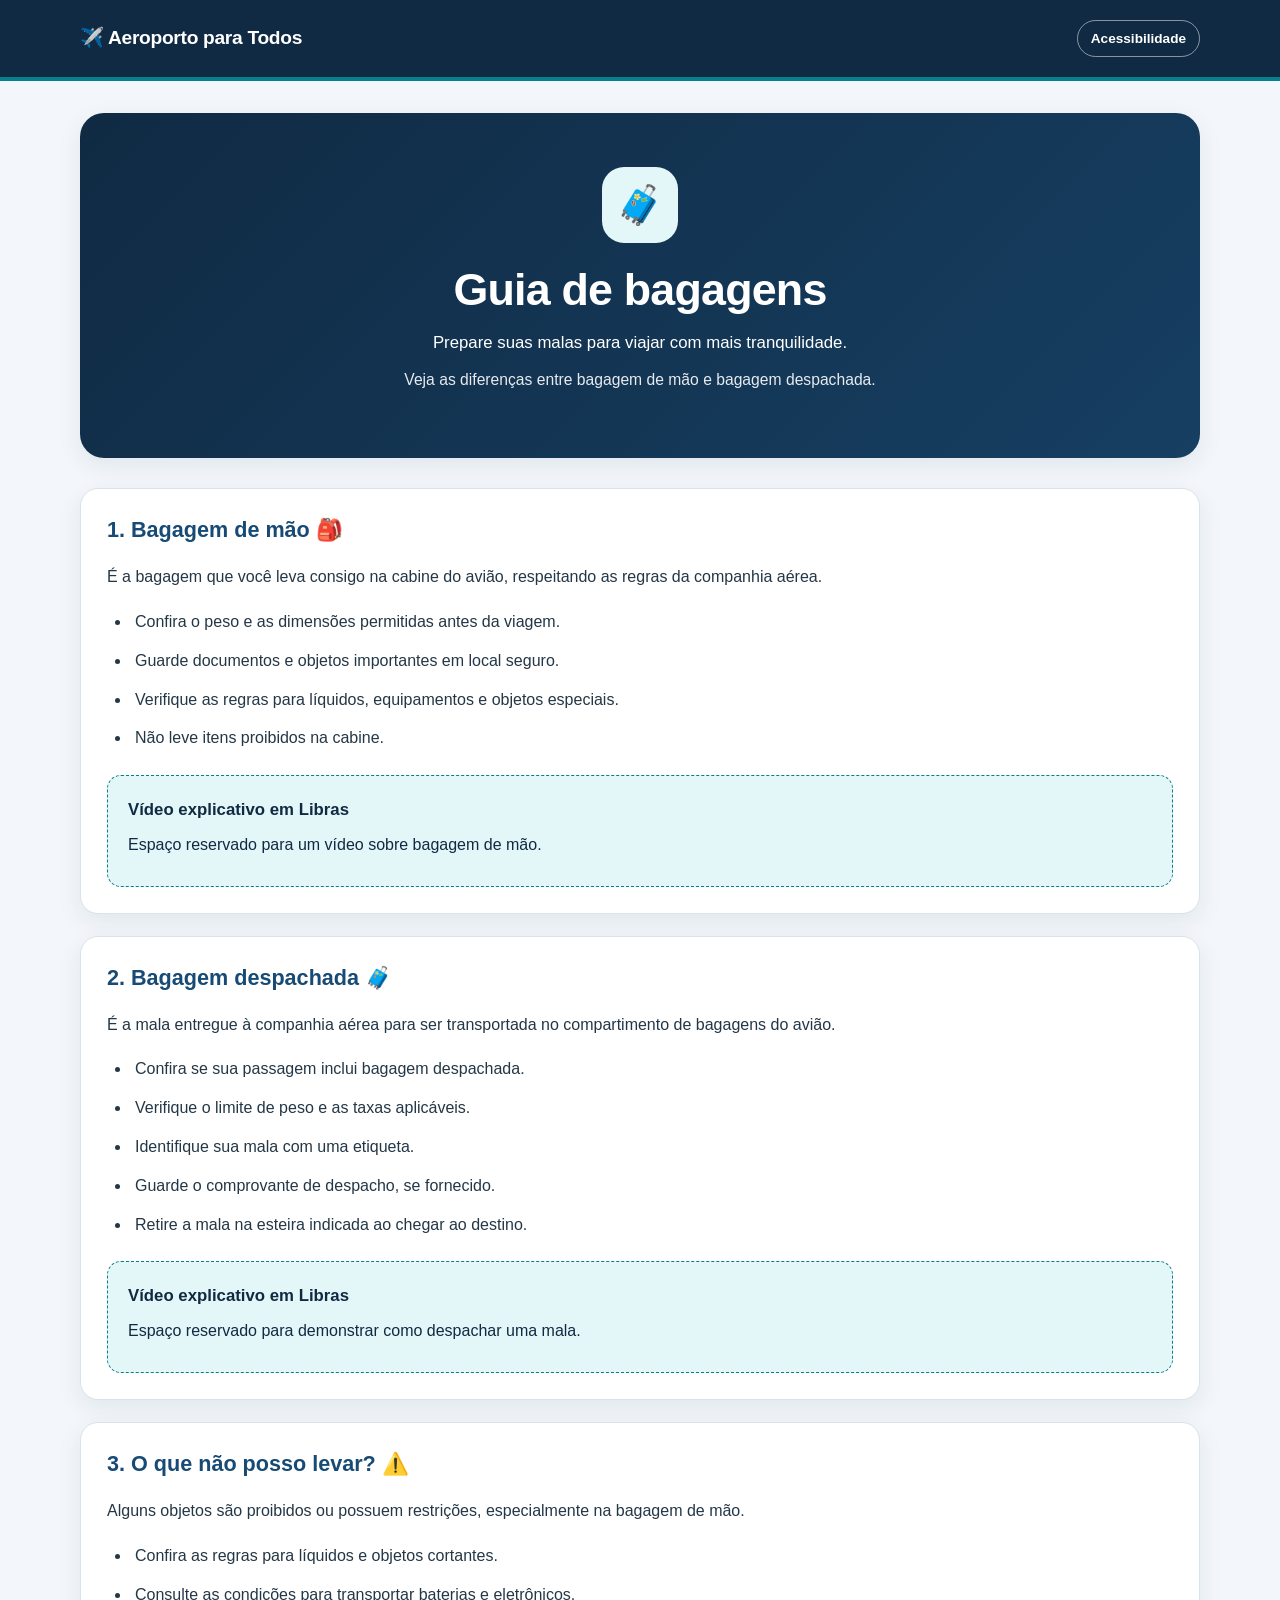
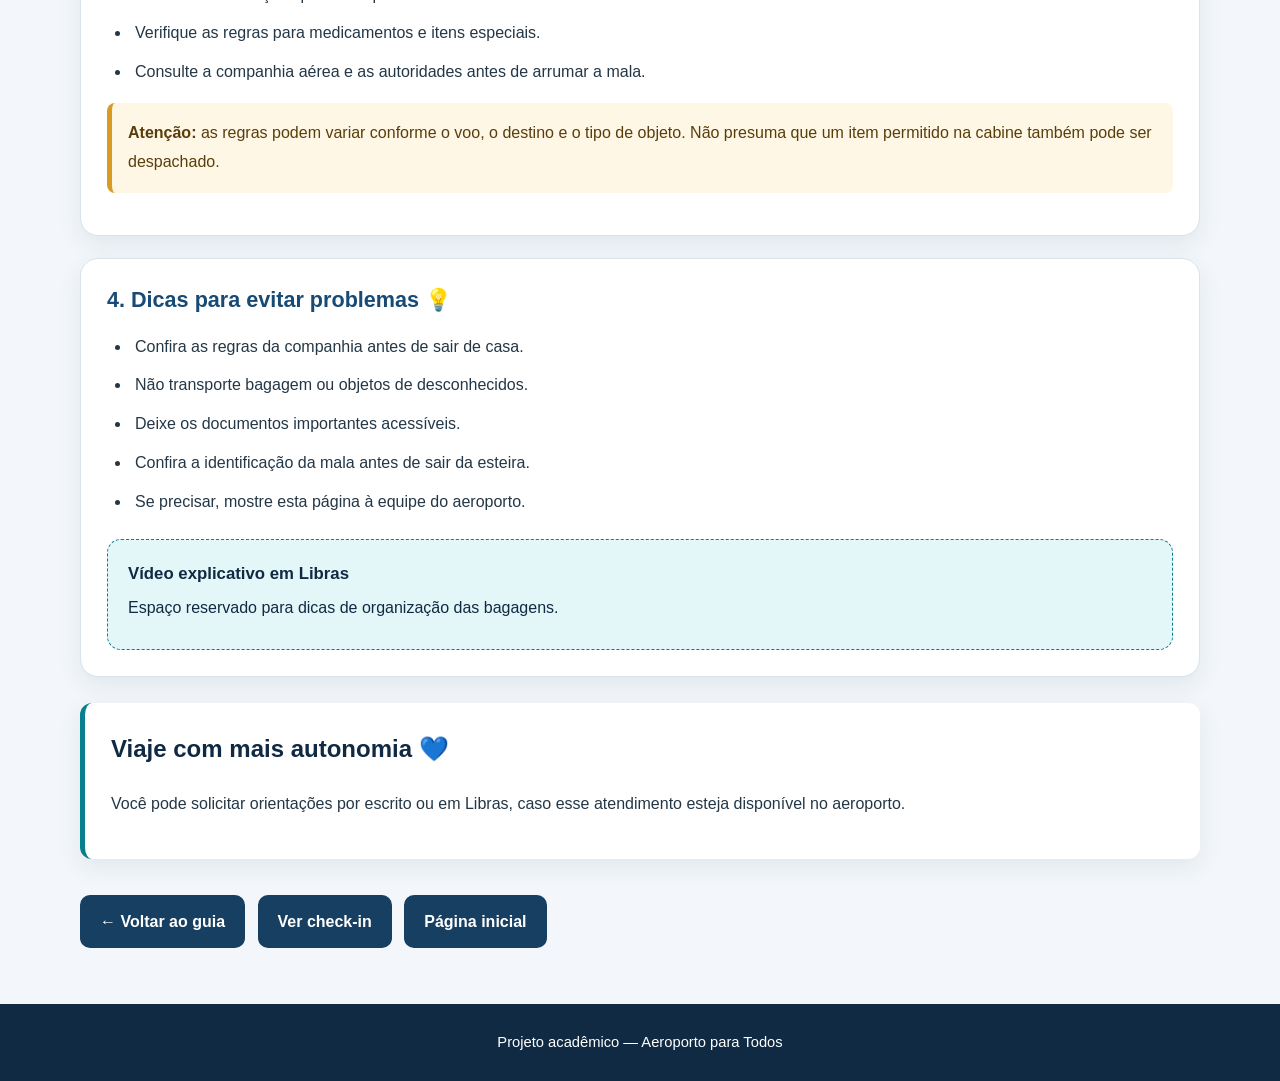
==== bagagens.html @ 8844e82d "Add files via upload" ====
<!DOCTYPE html>
<html lang="pt-BR">
<head>
  <meta charset="UTF-8">
  <meta name="viewport" content="width=device-width, initial-scale=1.0">
  <title>Bagagens | Aeroporto para Todos</title>
  <link rel="stylesheet" href="estilo.css">

  <style>
    .etapa {
      background: #ffffff;
      padding: 20px;
      margin: 18px 0;
      border-radius: 14px;
      border: 1px solid #dce3eb;
    }

    .etapa h2 {
      color: #174b75;
    }

    .video-libras {
      background: #eef5fb;
      padding: 16px;
      border-radius: 10px;
      margin-top: 14px;
    }

    .voltar {
      display: inline-block;
      margin: 12px 8px 8px 0;
      padding: 12px 18px;
      background: #174b75;
      color: white;
      text-decoration: none;
      border-radius: 8px;
    }

    .etapa li {
      margin-bottom: 10px;
    }

    .aviso {
      padding: 14px;
      border-left: 5px solid #e0a126;
      background: #fff7e6;
      border-radius: 6px;
    }
  </style>
</head>

<body>
  <header class="topo">
    <div class="marca">✈️ Aeroporto para Todos</div>
    <span class="selo">Acessibilidade</span>
  </header>

  <main class="container">
    <section class="hero">
      <div class="icone">🧳</div>
      <h1>Guia de bagagens</h1>
      <p>Prepare suas malas para viajar com mais tranquilidade.</p>
      <p class="subtitulo">
        Veja as diferenças entre bagagem de mão e bagagem despachada.
      </p>
    </section>

    <section class="etapa">
      <h2>1. Bagagem de mão 🎒</h2>
      <p>
        É a bagagem que você leva consigo na cabine do avião,
        respeitando as regras da companhia aérea.
      </p>
      <ul>
        <li>Confira o peso e as dimensões permitidas antes da viagem.</li>
        <li>Guarde documentos e objetos importantes em local seguro.</li>
        <li>Verifique as regras para líquidos, equipamentos e objetos especiais.</li>
        <li>Não leve itens proibidos na cabine.</li>
      </ul>
      <div class="video-libras">
        <strong>Vídeo explicativo em Libras</strong>
        <p>Espaço reservado para um vídeo sobre bagagem de mão.</p>
      </div>
    </section>

    <section class="etapa">
      <h2>2. Bagagem despachada 🧳</h2>
      <p>
        É a mala entregue à companhia aérea para ser transportada
        no compartimento de bagagens do avião.
      </p>
      <ul>
        <li>Confira se sua passagem inclui bagagem despachada.</li>
        <li>Verifique o limite de peso e as taxas aplicáveis.</li>
        <li>Identifique sua mala com uma etiqueta.</li>
        <li>Guarde o comprovante de despacho, se fornecido.</li>
        <li>Retire a mala na esteira indicada ao chegar ao destino.</li>
      </ul>
      <div class="video-libras">
        <strong>Vídeo explicativo em Libras</strong>
        <p>Espaço reservado para demonstrar como despachar uma mala.</p>
      </div>
    </section>

    <section class="etapa">
      <h2>3. O que não posso levar? ⚠️</h2>
      <p>
        Alguns objetos são proibidos ou possuem restrições,
        especialmente na bagagem de mão.
      </p>
      <ul>
        <li>Confira as regras para líquidos e objetos cortantes.</li>
        <li>Consulte as condições para transportar baterias e eletrônicos.</li>
        <li>Verifique as regras para medicamentos e itens especiais.</li>
        <li>Consulte a companhia aérea e as autoridades antes de arrumar a mala.</li>
      </ul>
      <p class="aviso">
        <strong>Atenção:</strong> as regras podem variar conforme o voo,
        o destino e o tipo de objeto. Não presuma que um item permitido
        na cabine também pode ser despachado.
      </p>
    </section>

    <section class="etapa">
      <h2>4. Dicas para evitar problemas 💡</h2>
      <ul>
        <li>Confira as regras da companhia antes de sair de casa.</li>
        <li>Não transporte bagagem ou objetos de desconhecidos.</li>
        <li>Deixe os documentos importantes acessíveis.</li>
        <li>Confira a identificação da mala antes de sair da esteira.</li>
        <li>Se precisar, mostre esta página à equipe do aeroporto.</li>
      </ul>
      <div class="video-libras">
        <strong>Vídeo explicativo em Libras</strong>
        <p>Espaço reservado para dicas de organização das bagagens.</p>
      </div>
    </section>

    <section class="info">
      <h2>Viaje com mais autonomia 💙</h2>
      <p>
        Você pode solicitar orientações por escrito ou em Libras,
        caso esse atendimento esteja disponível no aeroporto.
      </p>
    </section>

    <a class="voltar" href="guia.html">← Voltar ao guia</a>
    <a class="voltar" href="checkin.html">Ver check-in</a>
    <a class="voltar" href="index.html">Página inicial</a>
  </main>

  <footer>
    Projeto acadêmico — Aeroporto para Todos
  </footer>
</body>
</html>
---- estilo.css ----
/* =========================================
   AEROPORTO PARA TODOS
   Identidade visual e acessibilidade
   ========================================= */

:root {
  --azul-marinho: #102a43;
  --azul-profundo: #163f62;
  --azul-turquesa: #087f8c;
  --turquesa-claro: #e4f7f8;
  --branco: #ffffff;
  --fundo: #f3f7fb;
  --texto: #243746;
  --texto-suave: #526779;
  --borda: #d8e3ec;
  --alerta-fundo: #fff7e6;
  --alerta-borda: #d99a21;
  --sombra: 0 8px 24px rgba(16, 42, 67, 0.08);
  --raio: 18px;
}

/* Base */

* {
  box-sizing: border-box;
}

html {
  scroll-behavior: smooth;
}

body {
  margin: 0;
  font-family: Arial, Helvetica, sans-serif;
  font-size: 16px;
  line-height: 1.7;
  color: var(--texto);
  background: var(--fundo);
}

img,
video {
  max-width: 100%;
}

a {
  color: var(--azul-turquesa);
}

a:hover {
  text-decoration-thickness: 2px;
}

button,
a {
  -webkit-tap-highlight-color: transparent;
}

button,
input,
select,
textarea {
  font: inherit;
}

/* Foco visível para navegação por teclado */

a:focus-visible,
button:focus-visible,
input:focus-visible,
select:focus-visible,
textarea:focus-visible {
  outline: 3px solid #00a6b2;
  outline-offset: 4px;
}

/* Cabeçalho */

.topo {
  display: flex;
  align-items: center;
  justify-content: space-between;
  flex-wrap: wrap;
  gap: 16px;
  padding: 20px max(5%, calc((100% - 1120px) / 2));
  color: var(--branco);
  background: var(--azul-marinho);
  border-bottom: 4px solid var(--azul-turquesa);
}

.marca {
  font-size: 1.2rem;
  font-weight: 800;
  letter-spacing: -0.3px;
}

.selo {
  display: inline-block;
  padding: 6px 13px;
  border: 1px solid rgba(255, 255, 255, 0.5);
  border-radius: 999px;
  font-size: 0.85rem;
  font-weight: 700;
}

/* Área principal */

.container {
  width: min(1120px, 92%);
  margin: 0 auto;
  padding: 32px 0 48px;
}

/* Apresentação das páginas */

.hero {
  padding: clamp(26px, 5vw, 54px);
  margin-bottom: 30px;
  text-align: center;
  color: var(--branco);
  background: linear-gradient(
    135deg,
    var(--azul-marinho),
    var(--azul-profundo)
  );
  border-radius: 24px;
  box-shadow: var(--sombra);
}

.icone {
  display: inline-flex;
  align-items: center;
  justify-content: center;
  width: 76px;
  height: 76px;
  margin-bottom: 12px;
  border-radius: 22px;
  background: var(--turquesa-claro);
  font-size: 2.4rem;
}

.hero h1 {
  margin: 8px 0 12px;
  font-size: clamp(1.8rem, 4vw, 2.8rem);
  line-height: 1.2;
  letter-spacing: -0.8px;
}

.hero p {
  max-width: 720px;
  margin: 10px auto;
  font-size: 1.05rem;
}

.hero .subtitulo {
  opacity: 0.9;
  font-size: 0.98rem;
}

/* Cartões da página inicial */

.botoes {
  display: grid;
  grid-template-columns: repeat(2, minmax(0, 1fr));
  gap: 20px;
  margin: 28px 0;
}

.card {
  display: flex;
  align-items: center;
  gap: 18px;
  min-height: 140px;
  padding: 24px;
  color: var(--azul-marinho);
  text-align: left;
  text-decoration: none;
  background: var(--branco);
  border: 1px solid var(--borda);
  border-radius: var(--raio);
  box-shadow: var(--sombra);
  transition: transform 160ms ease, box-shadow 160ms ease,
    border-color 160ms ease;
}

.card:hover {
  transform: translateY(-3px);
  border-color: var(--azul-turquesa);
  box-shadow: 0 12px 28px rgba(16, 42, 67, 0.13);
}

.card:active {
  transform: translateY(0);
}

.card .emoji {
  display: flex;
  flex-shrink: 0;
  align-items: center;
  justify-content: center;
  width: 64px;
  height: 64px;
  border-radius: 18px;
  background: var(--turquesa-claro);
  font-size: 2rem;
}

.card strong,
.card small {
  display: block;
}

.card strong {
  margin-bottom: 5px;
  font-size: 1.15rem;
  line-height: 1.35;
}

.card small {
  color: var(--texto-suave);
  font-size: 0.94rem;
  line-height: 1.5;
}

.card.destaque {
  border-top: 4px solid var(--azul-turquesa);
}

/* Seções de conteúdo das páginas internas */

.container .etapa {
  padding: 26px;
  margin: 22px 0;
  background: var(--branco);
  border: 1px solid var(--borda);
  border-radius: var(--raio);
  box-shadow: var(--sombra);
}

.etapa h2 {
  margin-top: 0;
  color: var(--azul-marinho);
  font-size: 1.35rem;
  line-height: 1.4;
}

.etapa p,
.etapa li {
  line-height: 1.8;
}

.etapa li {
  padding-left: 4px;
  margin-bottom: 8px;
}

.etapa ul {
  padding-left: 24px;
}

.container .video-libras {
  margin-top: 22px;
  padding: 20px;
  color: var(--azul-marinho);
  background: var(--turquesa-claro);
  border: 1px dashed var(--azul-turquesa);
  border-radius: 14px;
}

.video-libras strong {
  display: block;
  margin-bottom: 6px;
  font-size: 1.05rem;
}

.video-libras p {
  margin: 6px 0;
}

/* Blocos informativos */

.container .info {
  padding: 26px;
  margin: 26px 0;
  background: var(--branco);
  border-left: 5px solid var(--azul-turquesa);
  border-radius: 12px;
  box-shadow: var(--sombra);
}

.info h2 {
  margin-top: 0;
  color: var(--azul-marinho);
}

.container .aviso {
  padding: 16px;
  color: #593d0a;
  background: var(--alerta-fundo);
  border-left: 5px solid var(--alerta-borda);
  border-radius: 8px;
}

/* Botões e links de navegação */

.container a.voltar {
  display: inline-flex;
  align-items: center;
  justify-content: center;
  min-height: 46px;
  padding: 11px 18px;
  margin: 10px 8px 8px 0;
  color: var(--branco);
  font-weight: 700;
  text-align: center;
  text-decoration: none;
  background: var(--azul-profundo);
  border: 2px solid var(--azul-profundo);
  border-radius: 10px;
  transition: background 160ms ease, transform 160ms ease;
}

.container a.voltar:hover {
  color: var(--branco);
  background: var(--azul-turquesa);
  border-color: var(--azul-turquesa);
  transform: translateY(-1px);
}

button {
  cursor: pointer;
}

/* Rodapé */

footer {
  padding: 26px 5%;
  color: var(--branco);
  text-align: center;
  background: var(--azul-marinho);
  font-size: 0.92rem;
}

/* Layout para celulares e telas menores */

@media (max-width: 700px) {
  .topo {
    padding: 18px 5%;
  }

  .marca {
    font-size: 1.05rem;
  }

  .container {
    width: 92%;
    padding-top: 22px;
  }

  .hero {
    padding: 28px 20px;
    border-radius: 18px;
  }

  .hero h1 {
    font-size: 1.8rem;
  }

  .botoes {
    grid-template-columns: 1fr;
    gap: 14px;
  }

  .card {
    min-height: 116px;
    padding: 18px;
    gap: 14px;
  }

  .card .emoji {
    width: 54px;
    height: 54px;
    font-size: 1.7rem;
  }

  .container .etapa,
  .container .info {
    padding: 20px;
  }

  .container a.voltar {
    width: 100%;
    margin: 8px 0;
  }
}

/* Respeita a preferência por menos animações */

@media (prefers-reduced-motion: reduce) {
  html {
    scroll-behavior: auto;
  }

  *,
  *::before,
  *::after {
    transition-duration: 0.01ms !important;
    animation-duration: 0.01ms !important;
    animation-iteration-count: 1 !important;
  }
}
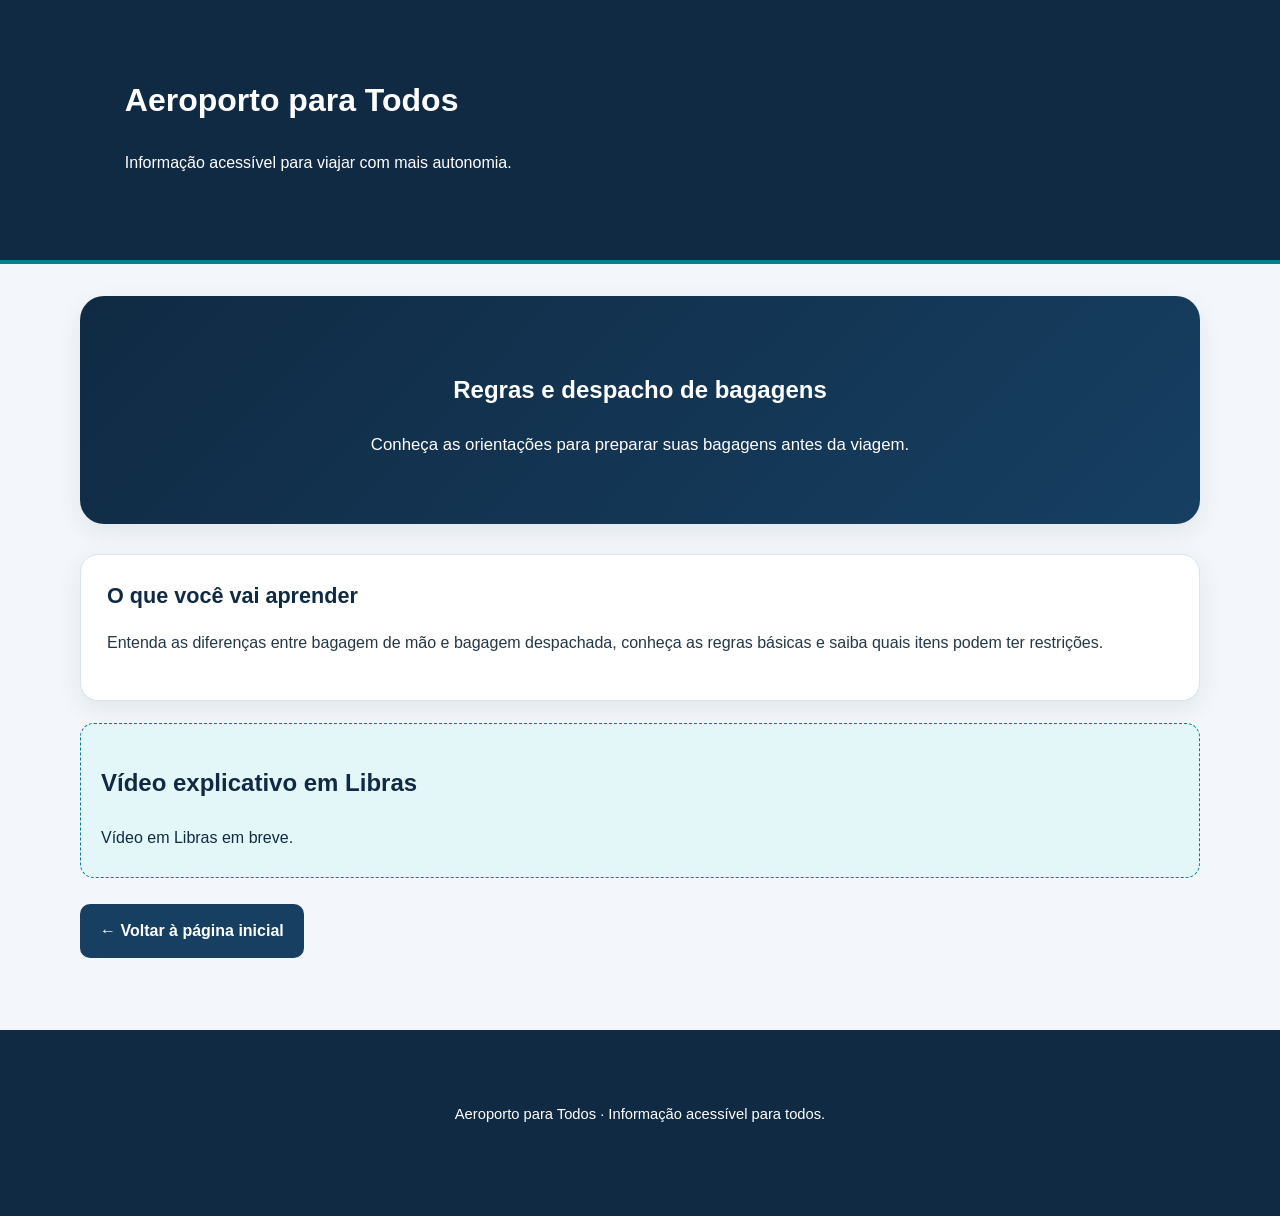
==== commit 007ccba1: "Add files via upload" ====
--- a/bagagens.html
+++ b/bagagens.html
@@ -4,154 +4,49 @@
 <head>
   <meta charset="UTF-8">
   <meta name="viewport" content="width=device-width, initial-scale=1.0">
-  <title>Bagagens | Aeroporto para Todos</title>
+  <title>Regras e Despacho de Bagagens | Aeroporto para Todos</title>
   <link rel="stylesheet" href="estilo.css">
+</head>
+<body>
 
-  <style>
-    .etapa {
-      background: #ffffff;
-      padding: 20px;
-      margin: 18px 0;
-      border-radius: 14px;
-      border: 1px solid #dce3eb;
-    }
-
-    .etapa h2 {
-      color: #174b75;
-    }
-
-    .video-libras {
-      background: #eef5fb;
-      padding: 16px;
-      border-radius: 10px;
-      margin-top: 14px;
-    }
-
-    .voltar {
-      display: inline-block;
-      margin: 12px 8px 8px 0;
-      padding: 12px 18px;
-      background: #174b75;
-      color: white;
-      text-decoration: none;
-      border-radius: 8px;
-    }
-
-    .etapa li {
-      margin-bottom: 10px;
-    }
-
-    .aviso {
-      padding: 14px;
-      border-left: 5px solid #e0a126;
-      background: #fff7e6;
-      border-radius: 6px;
-    }
-  </style>
-</head>
-
-<body>
   <header class="topo">
-    <div class="marca">✈️ Aeroporto para Todos</div>
-    <span class="selo">Acessibilidade</span>
+    <div class="container">
+      <h1>Aeroporto para Todos</h1>
+      <p>Informação acessível para viajar com mais autonomia.</p>
+    </div>
   </header>
 
   <main class="container">
+
     <section class="hero">
-      <div class="icone">🧳</div>
-      <h1>Guia de bagagens</h1>
-      <p>Prepare suas malas para viajar com mais tranquilidade.</p>
-      <p class="subtitulo">
-        Veja as diferenças entre bagagem de mão e bagagem despachada.
+      <h2>Regras e despacho de bagagens</h2>
+      <p>Conheça as orientações para preparar suas bagagens antes da viagem.</p>
+    </section>
+
+    <section class="etapa">
+      <h2>O que você vai aprender</h2>
+      <p>
+        Entenda as diferenças entre bagagem de mão e bagagem despachada,
+        conheça as regras básicas e saiba quais itens podem ter restrições.
       </p>
     </section>
 
-    <section class="etapa">
-      <h2>1. Bagagem de mão 🎒</h2>
-      <p>
-        É a bagagem que você leva consigo na cabine do avião,
-        respeitando as regras da companhia aérea.
-      </p>
-      <ul>
-        <li>Confira o peso e as dimensões permitidas antes da viagem.</li>
-        <li>Guarde documentos e objetos importantes em local seguro.</li>
-        <li>Verifique as regras para líquidos, equipamentos e objetos especiais.</li>
-        <li>Não leve itens proibidos na cabine.</li>
-      </ul>
-      <div class="video-libras">
-        <strong>Vídeo explicativo em Libras</strong>
-        <p>Espaço reservado para um vídeo sobre bagagem de mão.</p>
-      </div>
+    <section class="video-libras">
+      <h2>Vídeo explicativo em Libras</h2>
+      <p>Vídeo em Libras em breve.</p>
     </section>
 
-    <section class="etapa">
-      <h2>2. Bagagem despachada 🧳</h2>
-      <p>
-        É a mala entregue à companhia aérea para ser transportada
-        no compartimento de bagagens do avião.
-      </p>
-      <ul>
-        <li>Confira se sua passagem inclui bagagem despachada.</li>
-        <li>Verifique o limite de peso e as taxas aplicáveis.</li>
-        <li>Identifique sua mala com uma etiqueta.</li>
-        <li>Guarde o comprovante de despacho, se fornecido.</li>
-        <li>Retire a mala na esteira indicada ao chegar ao destino.</li>
-      </ul>
-      <div class="video-libras">
-        <strong>Vídeo explicativo em Libras</strong>
-        <p>Espaço reservado para demonstrar como despachar uma mala.</p>
-      </div>
-    </section>
+    <p>
+      <a class="voltar" href="index.html">← Voltar à página inicial</a>
+    </p>
 
-    <section class="etapa">
-      <h2>3. O que não posso levar? ⚠️</h2>
-      <p>
-        Alguns objetos são proibidos ou possuem restrições,
-        especialmente na bagagem de mão.
-      </p>
-      <ul>
-        <li>Confira as regras para líquidos e objetos cortantes.</li>
-        <li>Consulte as condições para transportar baterias e eletrônicos.</li>
-        <li>Verifique as regras para medicamentos e itens especiais.</li>
-        <li>Consulte a companhia aérea e as autoridades antes de arrumar a mala.</li>
-      </ul>
-      <p class="aviso">
-        <strong>Atenção:</strong> as regras podem variar conforme o voo,
-        o destino e o tipo de objeto. Não presuma que um item permitido
-        na cabine também pode ser despachado.
-      </p>
-    </section>
-
-    <section class="etapa">
-      <h2>4. Dicas para evitar problemas 💡</h2>
-      <ul>
-        <li>Confira as regras da companhia antes de sair de casa.</li>
-        <li>Não transporte bagagem ou objetos de desconhecidos.</li>
-        <li>Deixe os documentos importantes acessíveis.</li>
-        <li>Confira a identificação da mala antes de sair da esteira.</li>
-        <li>Se precisar, mostre esta página à equipe do aeroporto.</li>
-      </ul>
-      <div class="video-libras">
-        <strong>Vídeo explicativo em Libras</strong>
-        <p>Espaço reservado para dicas de organização das bagagens.</p>
-      </div>
-    </section>
-
-    <section class="info">
-      <h2>Viaje com mais autonomia 💙</h2>
-      <p>
-        Você pode solicitar orientações por escrito ou em Libras,
-        caso esse atendimento esteja disponível no aeroporto.
-      </p>
-    </section>
-
-    <a class="voltar" href="guia.html">← Voltar ao guia</a>
-    <a class="voltar" href="checkin.html">Ver check-in</a>
-    <a class="voltar" href="index.html">Página inicial</a>
   </main>
 
   <footer>
-    Projeto acadêmico — Aeroporto para Todos
+    <div class="container">
+      <p>Aeroporto para Todos · Informação acessível para todos.</p>
+    </div>
   </footer>
+
 </body>
 </html>
